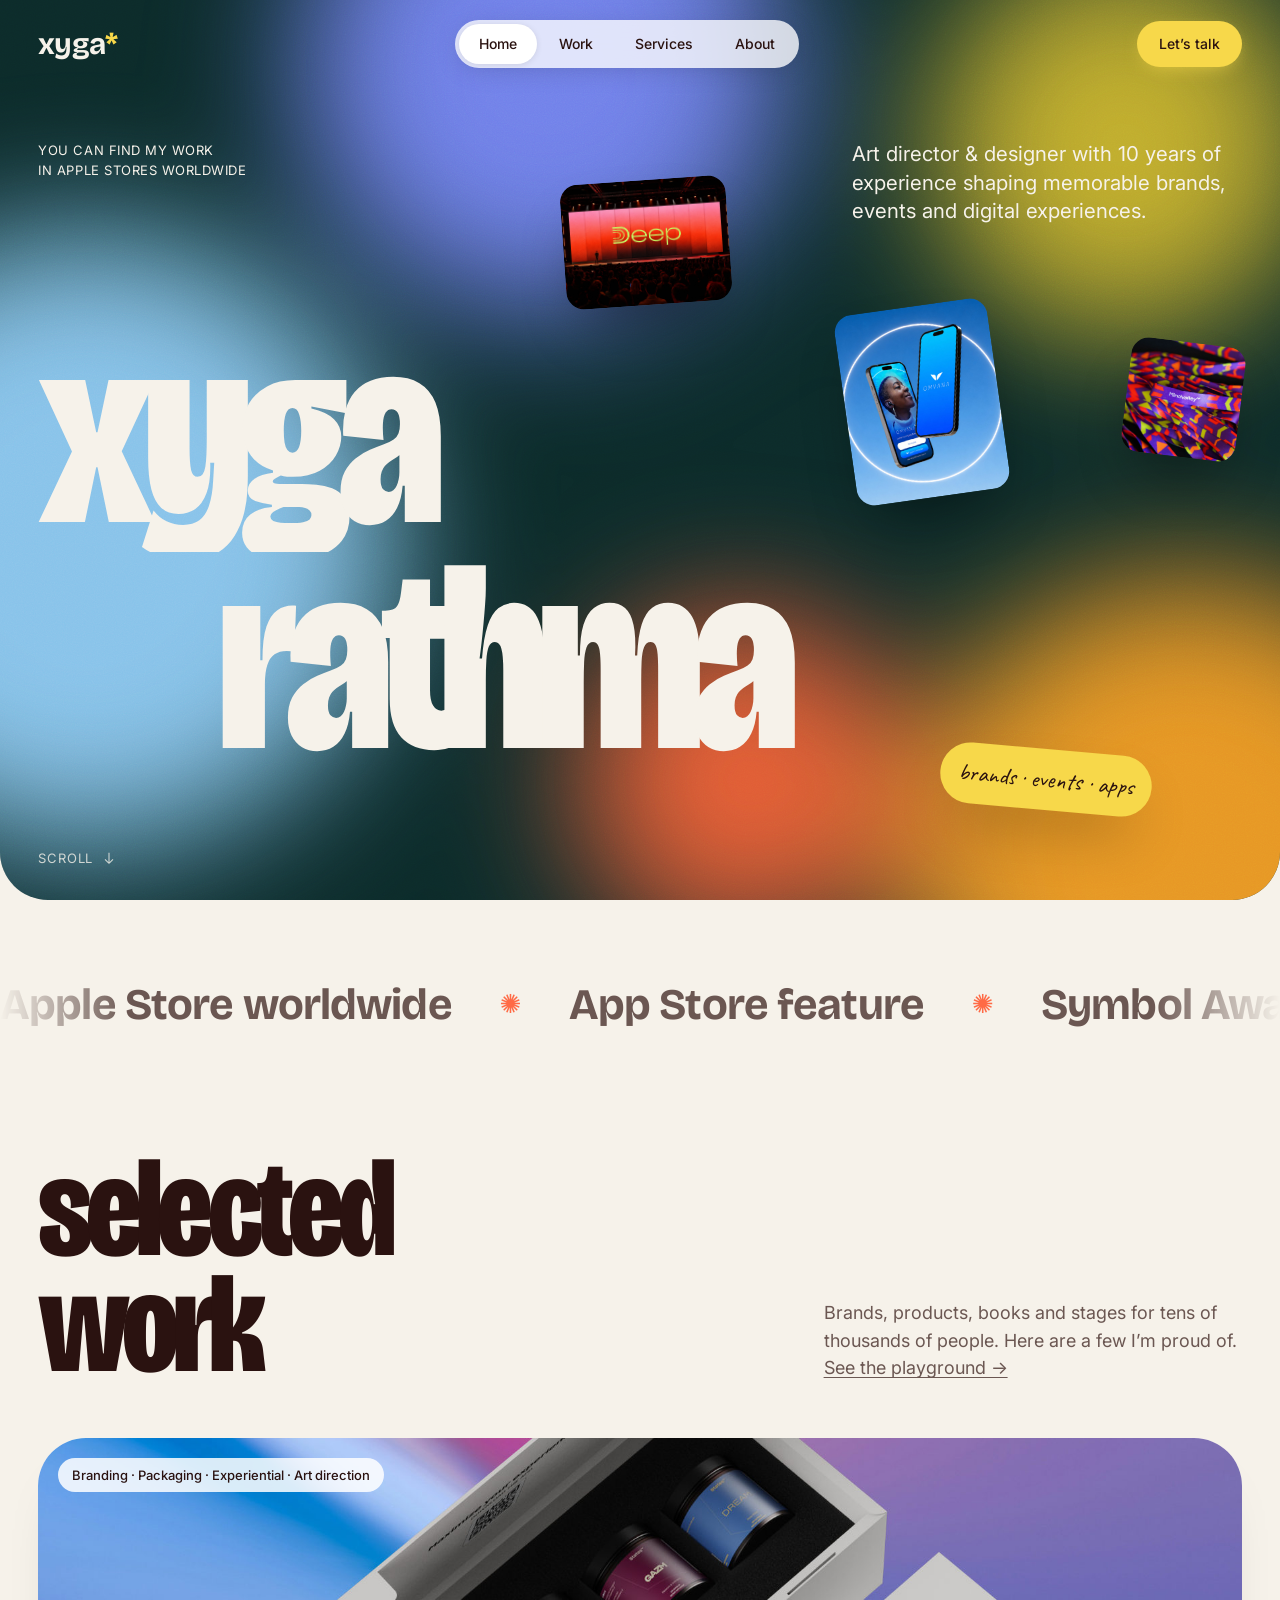
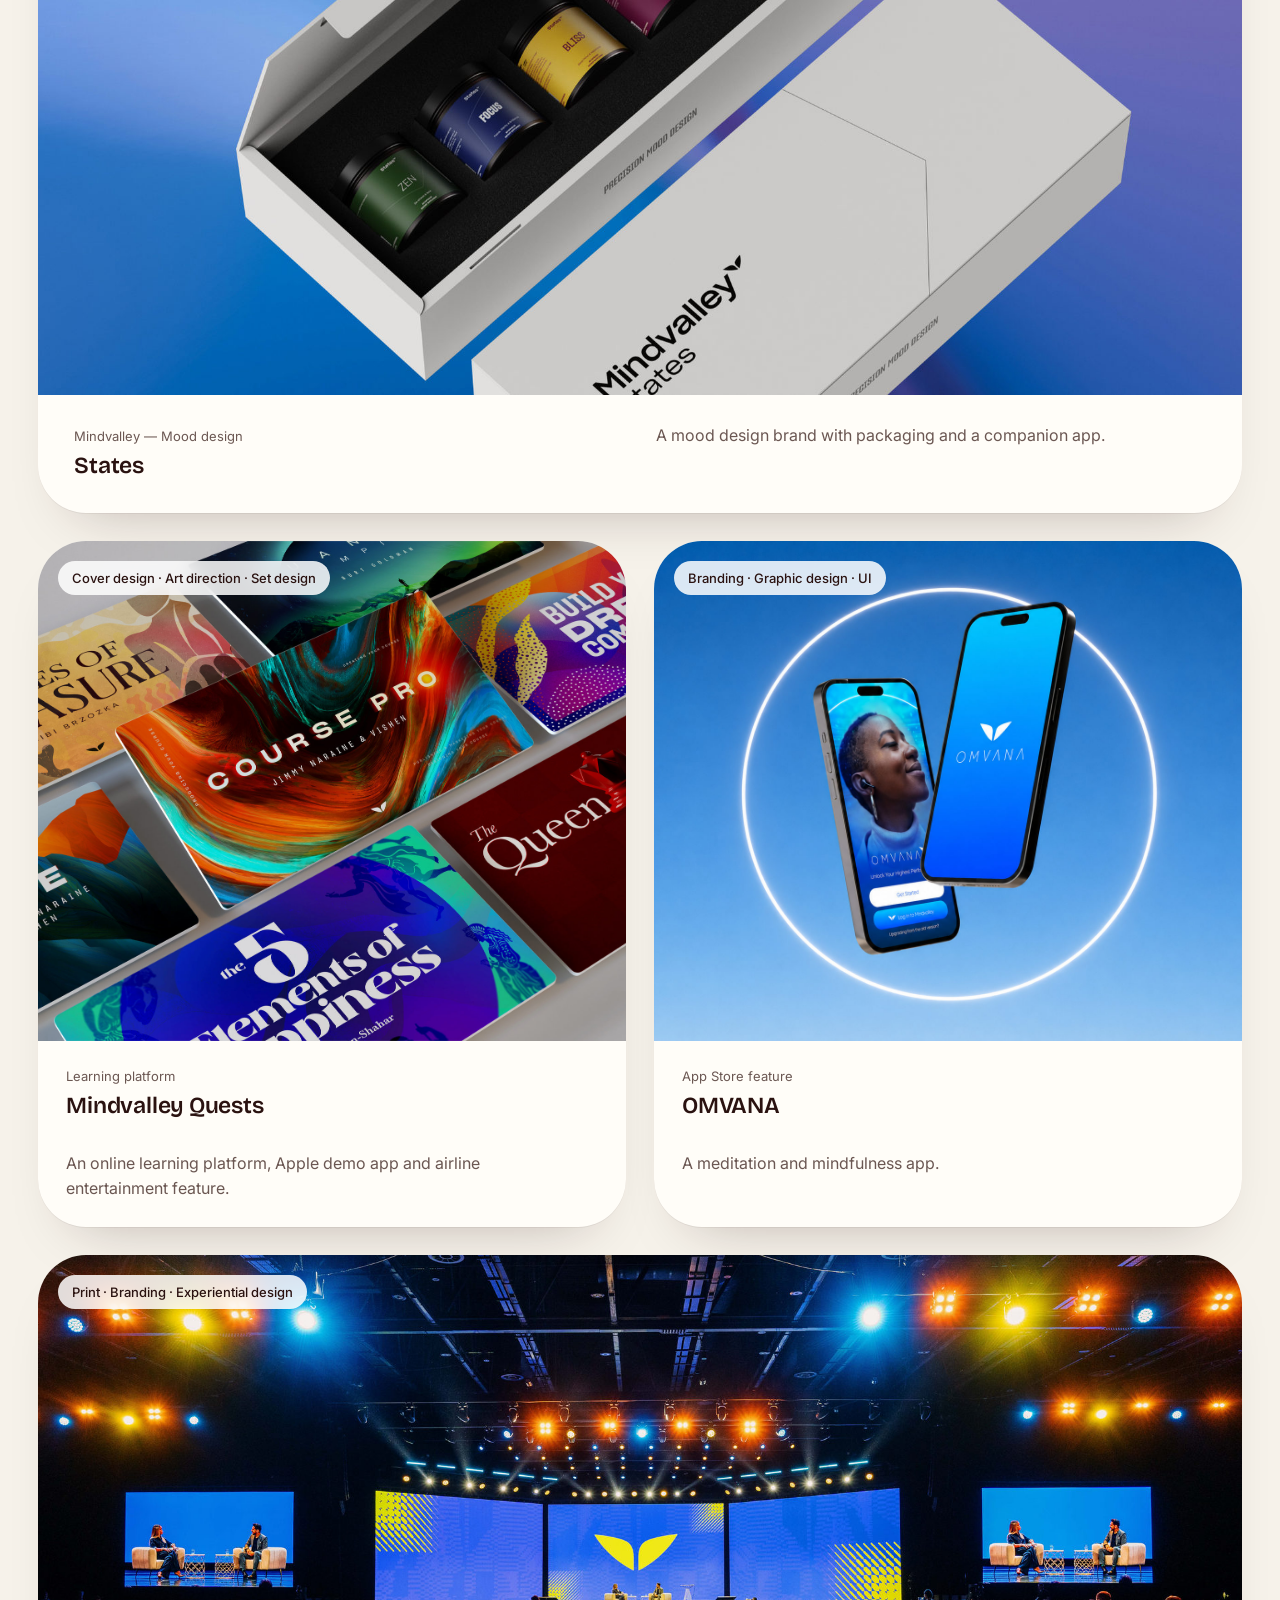
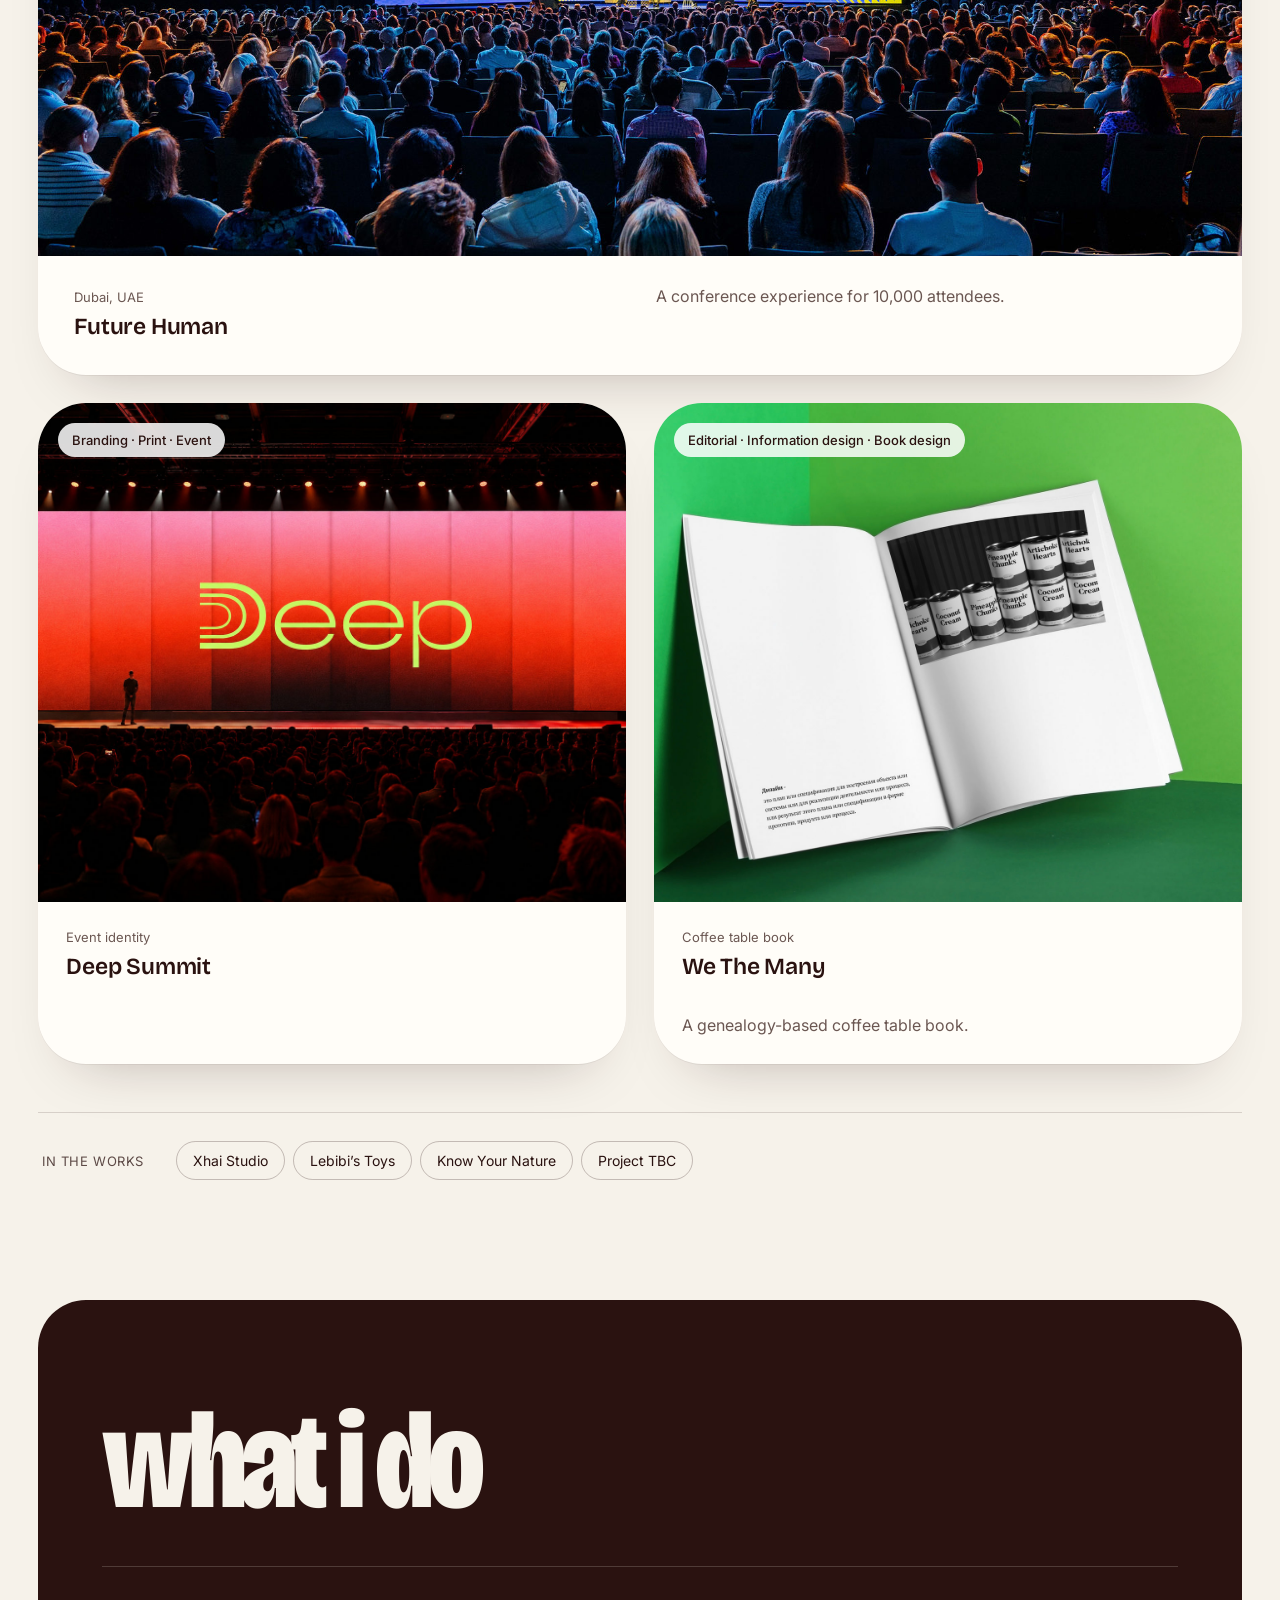
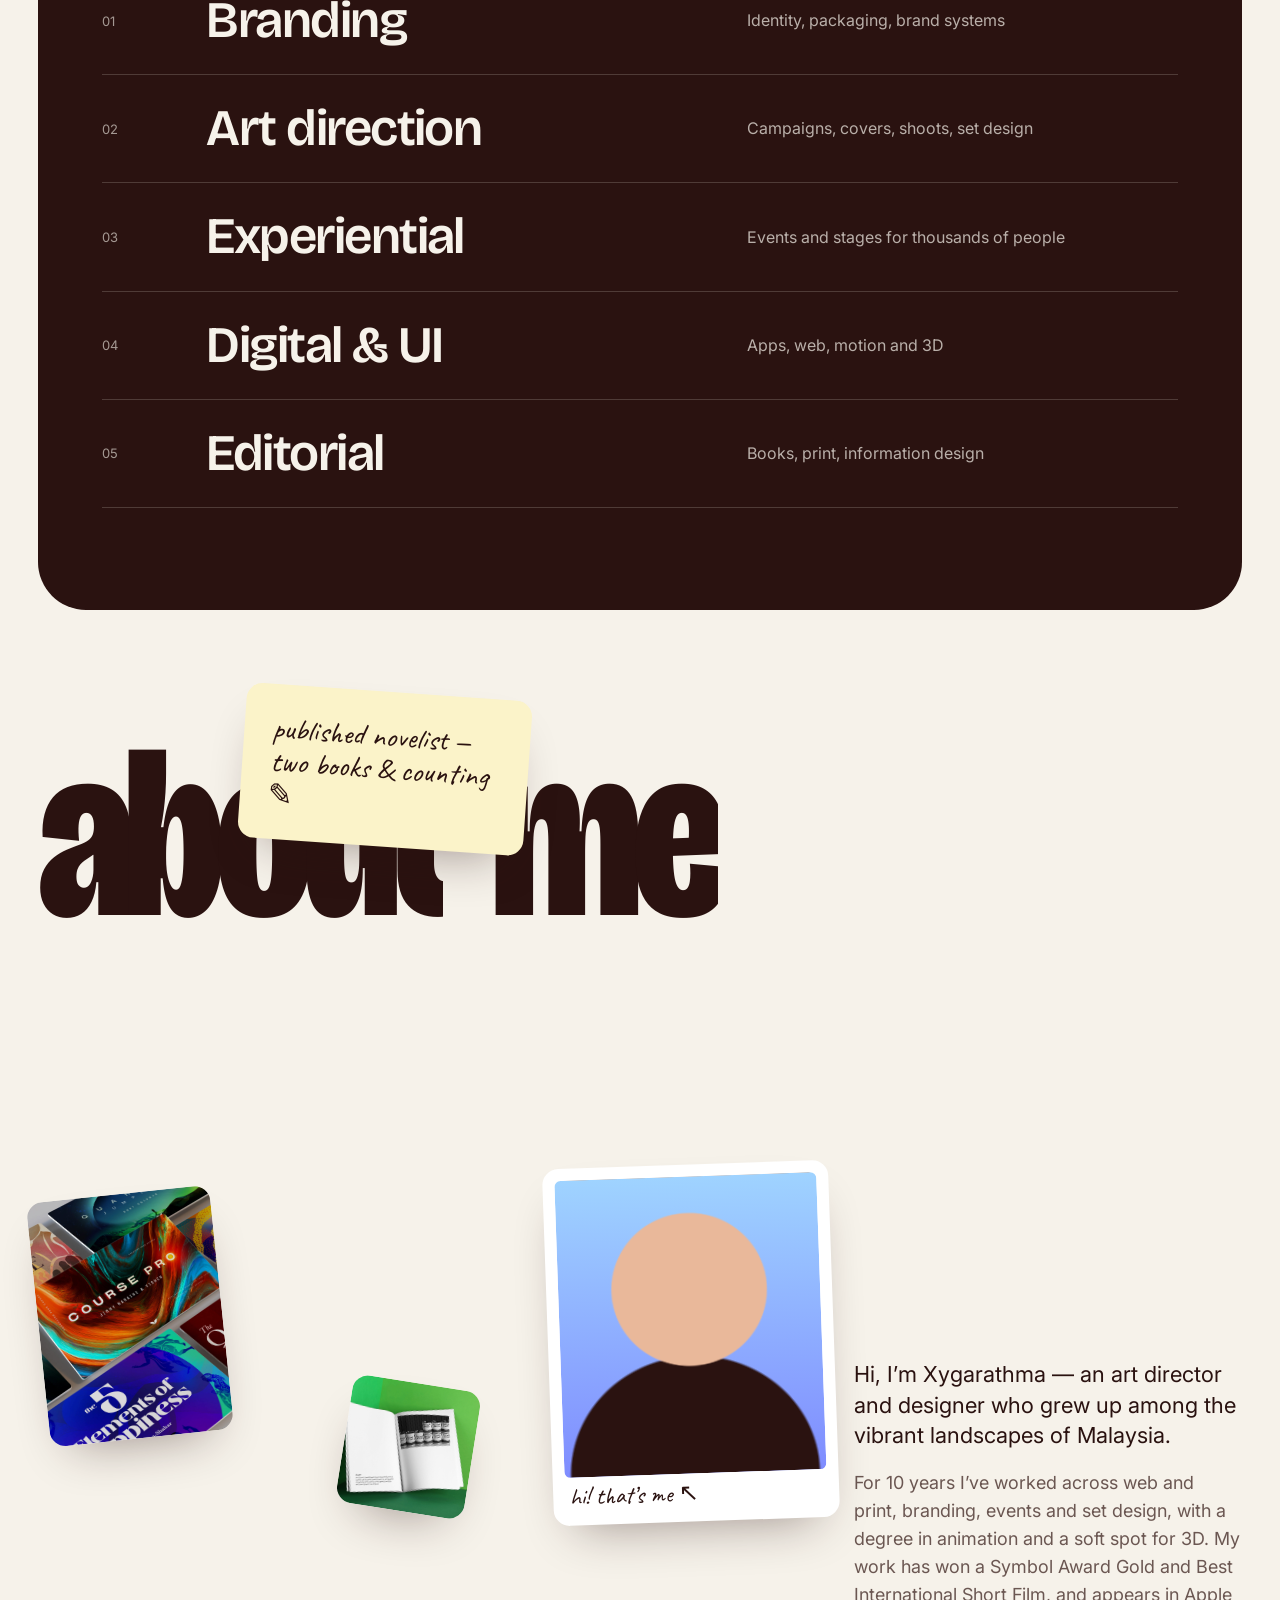
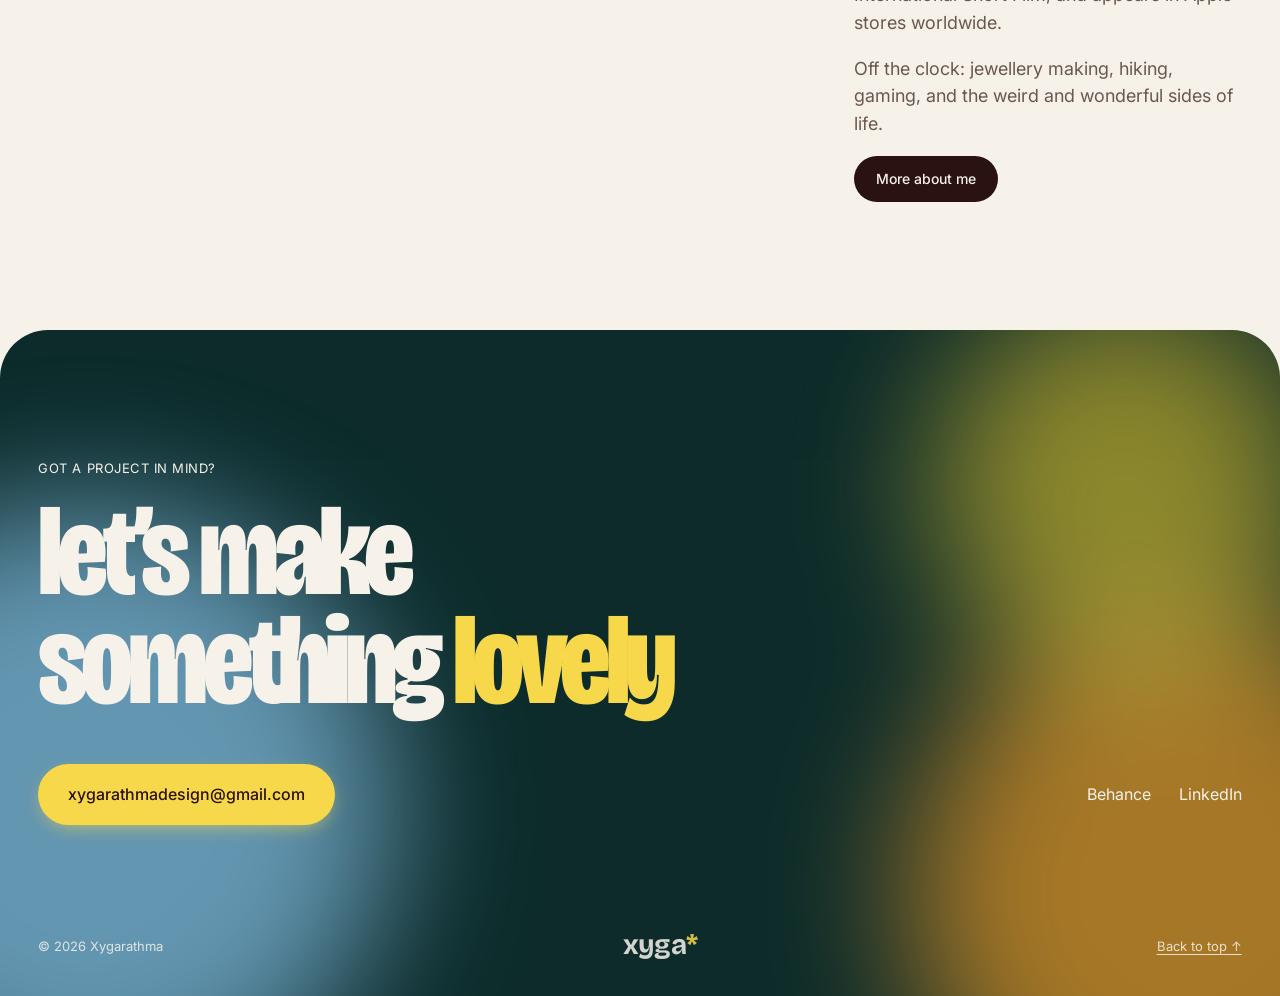
==== xygarathma-home.html @ ed320676 "Add single-file HTML version of the home page Co-Authored-By: Claude Opus 5.5 <noreply@anthropic.com" ====
<!doctype html>
<html lang="en">
<head>
  <meta charset="utf-8" />
  <meta name="viewport" content="width=device-width, initial-scale=1" />
  <title>Xygarathma — Art Director &amp; Designer</title>
  <meta name="description" content="Xygarathma is an art director and designer with 10 years of experience shaping memorable brands, events and digital experiences." />
  <link rel="preconnect" href="https://fonts.googleapis.com" />
  <link rel="preconnect" href="https://fonts.gstatic.com" crossorigin />
  <link href="https://fonts.googleapis.com/css2?family=Bricolage+Grotesque:opsz,wdth,wght@12..96,75..100,300..800&family=Inter:wght@400;500&family=Caveat:wght@600&display=swap" rel="stylesheet" />
  <style>
/* ───────────────────────── Tokens ───────────────────────── */
:root {
  --cream: #f6f2ea;
  --paper: #fffdf8;
  --ink: #2a1210;          /* deep maroon-brown, from Giobi */
  --ink-soft: #6b5752;
  --deep: #0c2b2a;         /* deep teal, from Keto */
  --yellow: #f7d84a;
  --coral: #ff6a45;
  --orange: #ffa53b;
  --peri: #7f8cff;
  --sky: #9fd3ff;
  --sage: #7fbf9a;
  --pink: #ff8fb8;

  --radius-xl: 48px;
  --radius-lg: 32px;
  --ease: cubic-bezier(.22, 1, .36, 1);
  --display: "Bricolage Grotesque", system-ui, sans-serif;
  --body: "Inter", system-ui, sans-serif;
  --gutter: clamp(16px, 3vw, 40px);
}

*, *::before, *::after { box-sizing: border-box; }
html { scroll-behavior: smooth; }
body {
  margin: 0;
  background: var(--cream);
  color: var(--ink);
  font-family: var(--body);
  font-size: 16px;
  line-height: 1.55;
  -webkit-font-smoothing: antialiased;
  overflow-x: hidden;
}
a { color: inherit; text-decoration: none; }
h1, h2, h3, h4, p { margin: 0; }
::selection { background: var(--yellow); color: var(--ink); }

.eyebrow {
  font-size: 13px;
  letter-spacing: .04em;
  text-transform: uppercase;
  opacity: .75;
}
.link { text-decoration: underline; text-underline-offset: 3px; }
.link:hover { text-decoration-thickness: 2px; }

/* ───────────────────────── Buttons ───────────────────────── */
.btn {
  display: inline-flex; align-items: center; gap: .5em;
  padding: 12px 22px;
  border-radius: 999px;
  font-size: 14px; font-weight: 500;
  transition: transform .4s var(--ease), box-shadow .4s var(--ease), background .3s;
  will-change: transform;
}
.btn:hover { transform: translateY(-2px); }
.btn--yellow { background: var(--yellow); color: var(--ink); box-shadow: 0 6px 20px -8px rgba(247, 216, 74, .9); }
.btn--yellow:hover { box-shadow: 0 12px 28px -8px rgba(247, 216, 74, 1); }
.btn--dark { background: var(--ink); color: var(--cream); }
.btn--lg { padding: 18px 30px; font-size: 16px; }

/* ───────────────────────── Nav ───────────────────────── */
.nav {
  position: fixed; inset: 0 0 auto 0; z-index: 50;
  display: flex; align-items: center; justify-content: space-between;
  padding: 20px var(--gutter);
  color: var(--cream);
  transition: color .4s, transform .5s var(--ease);
}
.nav.is-light { color: var(--ink); }
.nav.is-hidden { transform: translateY(-110%); }
.nav__logo {
  font-family: var(--display);
  font-size: 30px; font-weight: 700; letter-spacing: -.03em;
}
.nav__logo span, .wordmark span { color: var(--yellow); display: inline-block; transition: transform .8s var(--ease); }
.nav__logo:hover span { transform: rotate(180deg); }
.nav__pill {
  display: flex; gap: 2px; padding: 4px;
  border-radius: 999px;
  background: rgba(255, 255, 255, .78);
  backdrop-filter: blur(14px); -webkit-backdrop-filter: blur(14px);
  box-shadow: 0 4px 30px -10px rgba(0,0,0,.25);
}
.nav__pill a {
  color: var(--ink);
  padding: 9px 20px; border-radius: 999px;
  font-size: 14px; font-weight: 500;
  transition: background .3s;
}
.nav__pill a:hover { background: rgba(42, 18, 16, .07); }
.nav__pill a.is-active { background: #fff; box-shadow: 0 1px 6px rgba(0,0,0,.1); }

/* ───────────────────────── Hero ───────────────────────── */
.hero {
  position: relative;
  min-height: 100svh;
  padding: 140px var(--gutter) 40px;
  display: flex; flex-direction: column; justify-content: space-between;
  background: var(--deep);
  color: var(--cream);
  border-radius: 0 0 var(--radius-xl) var(--radius-xl);
  overflow: hidden;
  isolation: isolate;
}
.hero__fluid { position: absolute; inset: -10%; z-index: -2; filter: blur(70px) saturate(1.2); }
.blob {
  position: absolute; border-radius: 50%;
  mix-blend-mode: screen; opacity: .9;
  animation: drift 22s ease-in-out infinite alternate;
}
.b1 { width: 48vw; height: 48vw; left: -6%; top: 30%; background: var(--sky); animation-duration: 26s; }
.b2 { width: 38vw; height: 38vw; left: 28%; top: -8%; background: var(--peri); animation-duration: 19s; animation-delay: -6s; }
.b3 { width: 44vw; height: 44vw; right: -4%; bottom: -14%; background: var(--orange); animation-duration: 23s; animation-delay: -3s; }
.b4 { width: 26vw; height: 26vw; left: 46%; bottom: 4%; background: var(--coral); animation-duration: 17s; animation-delay: -9s; }
.b5 { width: 30vw; height: 30vw; right: 6%; top: 4%; background: var(--yellow); opacity: .75; animation-duration: 28s; animation-delay: -12s; }
@keyframes drift {
  0%   { transform: translate(0, 0) scale(1) rotate(0deg); }
  33%  { transform: translate(6vw, -4vw) scale(1.12) rotate(40deg); }
  66%  { transform: translate(-4vw, 5vw) scale(.92) rotate(-20deg); }
  100% { transform: translate(3vw, 2vw) scale(1.05) rotate(10deg); }
}
/* soft film grain */
.hero__grain {
  position: absolute; inset: 0; z-index: -1; opacity: .18; pointer-events: none;
  background-image: url("data:image/svg+xml;utf8,<svg xmlns='http://www.w3.org/2000/svg' width='200' height='200'><filter id='n'><feTurbulence type='fractalNoise' baseFrequency='.9' numOctaves='2' stitchTiles='stitch'/></filter><rect width='100%' height='100%' filter='url(%23n)' opacity='.6'/></svg>");
  mix-blend-mode: overlay;
}
.hero__top {
  display: grid; grid-template-columns: 1fr 1fr; gap: 40px; align-items: start;
}
.hero__intro {
  font-size: clamp(18px, 1.6vw, 24px); line-height: 1.4;
  max-width: 30ch; justify-self: end;
}
.hero__name {
  font-family: var(--display);
  font-weight: 800;
  font-variation-settings: "wdth" 75, "opsz" 96;
  font-size: clamp(88px, 21vw, 360px);
  line-height: .8;
  letter-spacing: -.045em;
  text-transform: lowercase;
  margin-top: 6vh;
}
.hero__name .line { display: block; overflow: hidden; padding-bottom: .04em; }
.hero__name .line:nth-child(2) { padding-left: 14vw; }
.word { display: inline-block; }
.say {
  margin: 14px 0 0 calc(14vw + 8px);
  font-family: var(--body); font-weight: 400; font-size: 14px; letter-spacing: .08em;
  text-transform: uppercase; opacity: .75;
}
.char {
  display: inline-block;
  transform: translateY(105%) rotate(6deg);
  transition: transform 1.1s var(--ease);
  transition-delay: calc(var(--i) * 45ms + var(--base, 0ms));
}
.is-in .char, .char.is-in { transform: none; }
.hero__name .char:hover { color: var(--yellow); transition: color .2s, transform 1.1s var(--ease); }

.hero__scroll {
  position: absolute; left: var(--gutter); bottom: 32px;
  display: inline-flex; align-items: center; gap: 8px;
  font-size: 13px; text-transform: uppercase; letter-spacing: .06em; opacity: .8;
}
.hero__scroll svg { animation: bob 2s ease-in-out infinite; }
@keyframes bob { 50% { transform: translateY(4px); } }

/* stickers */
.stickers { position: absolute; inset: 0; pointer-events: none; z-index: 1; }
.sticker {
  position: absolute;
  border-radius: 18px; overflow: hidden;
  box-shadow: 0 30px 60px -20px rgba(0,0,0,.45);
  opacity: 0; transition: opacity 1s var(--ease) 1s;
}
.is-loaded .sticker { opacity: 1; }
.sticker > img { width: 100%; height: 100%; object-fit: cover; display: block; }
.s1 { width: clamp(110px, 12vw, 190px); aspect-ratio: 4/5; right: 22%; top: 34%; --r: -8deg; }
.s2 { width: clamp(90px, 9vw, 140px); aspect-ratio: 1; right: 3%; top: 38%; --r: 7deg; }
.s3 { width: clamp(120px, 13vw, 210px); aspect-ratio: 4/3; left: 44%; top: 20%; --r: -4deg; }
.note {
  right: 10%; bottom: 10%;
  background: var(--yellow); color: var(--ink);
  padding: 12px 18px; border-radius: 999px;
  font-family: "Caveat", cursive; font-size: 24px;
  --r: 5deg;
}
.sticker { transform: translate(var(--x, 0), var(--y, 0)) rotate(var(--r)); transition: opacity 1s var(--ease) 1s, transform 1.2s var(--ease); }

/* ───────────────────────── Placeholder art (swap for real images) ───────────────────────── */
.art { position: relative; background-size: cover; background-position: center; }
.art--portrait { background:
  radial-gradient(ellipse 30% 26% at 50% 38%, #e9b89a 0 98%, transparent),
  radial-gradient(ellipse 48% 40% at 50% 100%, var(--ink) 0 98%, transparent),
  linear-gradient(180deg, var(--sky), var(--peri)); }


/* ───────────────────────── Clients marquee ───────────────────────── */
.clients { padding: 72px 0; }
.marquee { overflow: hidden; mask-image: linear-gradient(90deg, transparent, #000 10%, #000 90%, transparent); }
.marquee__track {
  display: flex; align-items: center; gap: 48px; width: max-content;
  animation: marquee 40s linear infinite;
  font-family: var(--display); font-weight: 700;
  font-size: clamp(28px, 3.4vw, 48px); letter-spacing: -.02em;
  color: var(--ink-soft);
}
.marquee__track i { font-style: normal; color: var(--coral); font-size: .6em; }
.marquee:hover .marquee__track { animation-play-state: paused; }
@keyframes marquee { to { transform: translateX(-50%); } }

/* ───────────────────────── Section heads ───────────────────────── */
.display {
  font-family: var(--display);
  font-weight: 800;
  font-variation-settings: "wdth" 75, "opsz" 96;
  font-size: clamp(64px, 11vw, 180px);
  line-height: .82; letter-spacing: -.04em;
  text-transform: lowercase;
}
.section-head {
  display: grid; grid-template-columns: 1.3fr 1fr; gap: 40px; align-items: end;
  margin-bottom: 56px;
}
.section-head p { max-width: 38ch; font-size: 18px; color: var(--ink-soft); justify-self: end; }

/* ───────────────────────── Work ───────────────────────── */
.work { padding: 40px var(--gutter) 120px; max-width: 1440px; margin: 0 auto; }
.project {
  background: var(--paper);
  border-radius: var(--radius-xl);
  overflow: hidden;
  box-shadow: 0 1px 0 rgba(42,18,16,.06), 0 30px 60px -40px rgba(42,18,16,.35);
  margin-bottom: 28px;
}
.project__media {
  display: block; position: relative; overflow: hidden;
  aspect-ratio: 16 / 8.5;
}
.project__media > img {
  position: absolute; inset: 0; width: 100%; height: 100%;
  object-fit: cover;
  transition: transform 1.4s var(--ease);
}
.project:hover .project__media > img { transform: scale(1.05); }
.project__media--hero { aspect-ratio: 16 / 7.4; }
.project__media--wide { aspect-ratio: 16 / 8; }
.project__tag {
  position: absolute; top: 20px; left: 20px; z-index: 2;
  background: rgba(255,255,255,.85); backdrop-filter: blur(8px);
  padding: 7px 14px; border-radius: 999px; font-size: 13px; font-weight: 500;
}
.project__info {
  display: grid; grid-template-columns: 1fr 1fr; gap: 32px;
  padding: 28px 36px 34px;
}
.project__info h4 {
  font-family: var(--display); font-weight: 600;
  font-size: clamp(20px, 1.8vw, 26px); line-height: 1.2; letter-spacing: -.01em;
  margin-top: 4px;
}
.project__info p { color: var(--ink-soft); max-width: 46ch; }
.meta { font-size: 13px; color: var(--ink-soft); }
.project-grid { display: grid; grid-template-columns: 1fr 1fr; gap: 28px; }
.project--sm .project__media { aspect-ratio: 4 / 3.4; }
.project--sm .project__info { grid-template-columns: 1fr; padding: 22px 28px 26px; }

/* in the works */
.soon {
  display: flex; flex-wrap: wrap; align-items: baseline; gap: 12px 32px;
  padding: 28px 4px 0; border-top: 1px solid rgba(42,18,16,.15); margin-top: 20px;
}
.soon ul { display: flex; flex-wrap: wrap; gap: 8px; list-style: none; margin: 0; padding: 0; }
.soon a {
  display: inline-block; padding: 8px 16px; border-radius: 999px;
  border: 1px solid rgba(42,18,16,.25); font-size: 14px;
  transition: background .3s, border-color .3s, transform .4s var(--ease);
}
.soon a:hover { background: var(--yellow); border-color: var(--yellow); transform: translateY(-2px); }

/* ───────────────────────── Services ───────────────────────── */
.services {
  background: var(--ink); color: var(--cream);
  border-radius: var(--radius-xl);
  margin: 0 var(--gutter);
  padding: clamp(56px, 8vw, 120px) clamp(24px, 5vw, 80px);
}
.display--light { color: var(--cream); margin-bottom: 48px; }
.services__list { list-style: none; margin: 0; padding: 0; }
.services__list li {
  position: relative;
  display: grid; grid-template-columns: 80px 1.2fr 1fr; align-items: center; gap: 24px;
  padding: 28px 0;
  border-top: 1px solid rgba(246,242,234,.18);
  cursor: default;
}
.services__list li:last-child { border-bottom: 1px solid rgba(246,242,234,.18); }
.services__list .n { font-size: 13px; opacity: .6; }
.services__list .t {
  font-family: var(--display); font-weight: 600;
  font-size: clamp(28px, 4vw, 56px); letter-spacing: -.03em; line-height: 1;
  transition: transform .6s var(--ease), color .3s;
}
.services__list .d { opacity: .7; transition: opacity .3s; }
.services__list li:hover .t { transform: translateX(16px); color: var(--yellow); }
.services__list li:hover .d { opacity: 1; }
.chip {
  position: absolute; right: 0; top: 50%;
  width: 64px; height: 64px; border-radius: 50%;
  transform: translateY(-50%) scale(0) rotate(-90deg);
  transition: transform .6s var(--ease);
}
.services__list li:hover .chip { transform: translateY(-50%) scale(1) rotate(0); }
.c1 { background: conic-gradient(var(--yellow), var(--coral), var(--yellow)); }
.c2 { background: conic-gradient(var(--peri), var(--sky), var(--peri)); }
.c3 { background: conic-gradient(var(--pink), var(--orange), var(--pink)); }
.c4 { background: conic-gradient(var(--sage), var(--yellow), var(--sage)); }

/* ───────────────────────── About ───────────────────────── */
.about { padding: clamp(80px, 10vw, 160px) var(--gutter); max-width: 1440px; margin: 0 auto; }
.about__title {
  font-family: var(--display); font-weight: 800;
  font-variation-settings: "wdth" 75, "opsz" 96;
  font-size: clamp(88px, 19vw, 320px);
  line-height: .8; letter-spacing: -.045em; text-transform: lowercase;
  display: flex; flex-wrap: wrap; gap: 0 .2em;
}
.about__title .line { display: block; overflow: hidden; padding-bottom: .04em; }
.about__board {
  position: relative;
  display: grid; grid-template-columns: repeat(12, 1fr); gap: 20px;
  margin-top: -4vw;
  min-height: 520px;
}
.pin {
  position: relative; border-radius: 16px; overflow: hidden;
  box-shadow: 0 24px 50px -24px rgba(42,18,16,.45);
  transform: rotate(var(--r));
  transition: transform .8s var(--ease);
}
.pin:hover { transform: rotate(0deg) scale(1.04); z-index: 3; }
.pin > .art, .pin > img { width: 100%; height: 100%; object-fit: cover; display: block; }
.p1 { grid-column: 1 / 3; aspect-ratio: 3/4; align-self: start; margin-top: 120px; --r: -6deg; }
.p2 {
  grid-column: 3 / 6; align-self: start; margin-top: 40px; --r: 4deg;
  background: #fbf3c9; padding: 28px;
  font-family: "Caveat", cursive; font-size: 30px; line-height: 1.1; color: var(--ink);
}
.p3 { grid-column: 6 / 9; aspect-ratio: 4/5; align-self: start; margin-top: 90px; --r: -2deg; background: #fff; padding: 12px 12px 48px; overflow: visible; }
.p3 .art { border-radius: 6px; }
.hand {
  position: absolute; bottom: 10px; left: 16px;
  font-family: "Caveat", cursive; font-size: 24px;
}
.p4 { grid-column: 4 / 6; aspect-ratio: 1; align-self: end; --r: 9deg; width: 70%; margin-bottom: 20px; }
.about__text {
  grid-column: 9 / 13; align-self: center;
  font-size: 18px; color: var(--ink-soft);
  display: grid; gap: 18px; justify-items: start;
}
.about__text p:first-child { color: var(--ink); font-size: 22px; line-height: 1.4; }

/* ───────────────────────── Contact ───────────────────────── */
.contact {
  position: relative; isolation: isolate; overflow: hidden;
  background: var(--deep); color: var(--cream);
  border-radius: var(--radius-xl) var(--radius-xl) 0 0;
  padding: clamp(80px, 10vw, 140px) var(--gutter) 28px;
}
.hero__fluid--footer { opacity: .7; }
.contact__inner { max-width: 1440px; margin: 0 auto; }
.contact__big {
  display: block; margin: 20px 0 48px;
  font-family: var(--display); font-weight: 800;
  font-variation-settings: "wdth" 75, "opsz" 96;
  font-size: clamp(56px, 10vw, 170px);
  line-height: .85; letter-spacing: -.04em; text-transform: lowercase;
  transition: color .4s;
}
.contact__big em { font-style: normal; color: var(--yellow); }
.contact__big:hover { color: #fff; }
.contact__row { display: flex; flex-wrap: wrap; justify-content: space-between; align-items: center; gap: 24px; }
.socials { display: flex; gap: 28px; }
.socials a { position: relative; }
.socials a::after {
  content: ""; position: absolute; left: 0; right: 0; bottom: -3px; height: 1px; background: currentColor;
  transform: scaleX(0); transform-origin: right; transition: transform .5s var(--ease);
}
.socials a:hover::after { transform: scaleX(1); transform-origin: left; }
.contact__foot {
  max-width: 1440px; margin: 100px auto 0;
  display: flex; justify-content: space-between; align-items: center;
  font-size: 13px; opacity: .85;
}
.wordmark { font-family: var(--display); font-weight: 700; font-size: 28px; letter-spacing: -.03em; }

/* ───────────────────────── Scroll reveal ───────────────────────── */
.reveal {
  opacity: 0; transform: translateY(40px);
  transition: opacity 1s var(--ease), transform 1.2s var(--ease);
  transition-delay: var(--d, 0s);
}
.reveal.is-in { opacity: 1; transform: none; }

/* ───────────────────────── Custom cursor ───────────────────────── */
.cursor {
  position: fixed; left: 0; top: 0; z-index: 100; pointer-events: none;
  width: 92px; height: 92px; margin: -46px 0 0 -46px;
  border-radius: 50%; background: var(--yellow); color: var(--ink);
  display: grid; place-items: center; font-size: 14px; font-weight: 500;
  transform: translate(var(--cx, -200px), var(--cy, -200px)) scale(0);
  transition: transform .45s var(--ease);
}
.cursor.is-on { transform: translate(var(--cx), var(--cy)) scale(1); }
@media (hover: none) { .cursor { display: none; } }

/* ───────────────────────── Responsive ───────────────────────── */
@media (max-width: 900px) {
  .nav__pill { display: none; }
  .hero__top, .section-head, .project__info { grid-template-columns: 1fr; }
  .hero__intro, .section-head p { justify-self: start; }
  .hero__name .line:nth-child(2) { padding-left: 0; }
  .say { margin: 10px 0 0; font-size: 12px; }
  .blob { width: 90vw !important; height: 90vw !important; }
  .s1 { right: 6%; top: 44%; width: 92px; } .s2, .s3, .hero__scroll { display: none; }
  .note { display: none; }
  .project-grid { grid-template-columns: 1fr; gap: 0; }
  .project__info { padding: 22px 24px 28px; gap: 12px; }
  .services__list li { grid-template-columns: 40px 1fr; }
  .services__list .d { grid-column: 2; }
  .chip { display: none; }
  .about__board { grid-template-columns: repeat(6, 1fr); margin-top: 24px; }
  .p1 { grid-column: 1 / 3; margin-top: 0; }
  .p2 { grid-column: 3 / 7; margin-top: 10px; font-size: 24px; }
  .p3 { grid-column: 2 / 6; margin-top: 10px; }
  .p4 { display: none; }
  .project__media--hero, .project__media--wide { aspect-ratio: 4 / 3; }
  .about__text { grid-column: 1 / -1; margin-top: 24px; }
  .contact__foot { flex-direction: column; gap: 12px; }
  :root { --radius-xl: 32px; }
}

@media (prefers-reduced-motion: reduce) {
  *, *::before, *::after { animation: none !important; transition: none !important; }
  .reveal, .char, .sticker { opacity: 1; transform: none; }
  html { scroll-behavior: auto; }
}

</style>
</head>
<body>
  <div class="cursor" aria-hidden="true"><span>View</span></div>

  <!-- ───────────── NAV ───────────── -->
  <header class="nav">
    <a href="#" class="nav__logo">xyga<span>*</span></a>
    <nav class="nav__pill" aria-label="Primary">
      <a href="#" class="is-active">Home</a>
      <a href="#work">Work</a>
      <a href="#services">Services</a>
      <a href="#about">About</a>
    </nav>
    <a href="#contact" class="btn btn--yellow">Let’s talk</a>
  </header>

  <main>
    <!-- ───────────── HERO ───────────── -->
    <section class="hero">
      <div class="hero__fluid" aria-hidden="true">
        <span class="blob b1"></span>
        <span class="blob b2"></span>
        <span class="blob b3"></span>
        <span class="blob b4"></span>
        <span class="blob b5"></span>
      </div>
      <div class="hero__grain" aria-hidden="true"></div>

      <div class="hero__top">
        <p class="eyebrow reveal">You can find my work<br/>in Apple stores worldwide</p>
        <p class="hero__intro reveal" style="--d:.15s">
          Art director &amp; designer with 10 years of experience shaping
          memorable brands, events and digital experiences.
        </p>
      </div>

      <h1 class="hero__name" aria-label="Xygarathma">
        <span class="line"><span class="word" data-split>Xyga</span></span>
        <span class="line"><span class="word" data-split>Rathma</span></span>
      </h1>
      <p class="say reveal" style="--d:.6s">[zai-ga-rath-ma]</p>

      <!-- floating stickers, Giobi-style collage -->
      <div class="stickers" aria-hidden="true">
        <div class="sticker s1" data-depth="18"><img src="[data-uri]" alt="" /></div>
        <div class="sticker s2" data-depth="-24"><img src="[data-uri]" alt="" /></div>
        <div class="sticker s3" data-depth="30"><img src="[data-uri]" alt="" /></div>
        <div class="sticker s4 note" data-depth="-14">brands · events · apps</div>
      </div>

      <a href="#work" class="hero__scroll">
        <span>Scroll</span>
        <svg viewBox="0 0 24 24" width="16" height="16"><path d="M12 4v16m0 0-6-6m6 6 6-6" fill="none" stroke="currentColor" stroke-width="1.6"/></svg>
      </a>
    </section>

    <!-- ───────────── CLIENTS MARQUEE ───────────── -->
    <section class="clients" aria-label="Recognition">
      <div class="marquee">
        <div class="marquee__track">
          <span>Apple Store worldwide</span><i>✺</i><span>App Store feature</span><i>✺</i><span>Symbol Awards — Gold</span><i>✺</i><span>Best International Short Film</span><i>✺</i><span>11 Young Malaysians to Watch</span><i>✺</i>
          <span>Apple Store worldwide</span><i>✺</i><span>App Store feature</span><i>✺</i><span>Symbol Awards — Gold</span><i>✺</i><span>Best International Short Film</span><i>✺</i><span>11 Young Malaysians to Watch</span><i>✺</i>
        </div>
      </div>
    </section>

    <!-- ───────────── WORK ───────────── -->
    <section class="work" id="work">
      <div class="section-head">
        <h2 class="display reveal">Selected<br/>work</h2>
        <p class="reveal" style="--d:.1s">Brands, products, books and stages for tens of thousands of people. Here are a few I’m proud of. <a href="https://www.xygarathma.com/playground" class="link">See the playground →</a></p>
      </div>

      <article class="project reveal" data-cursor>
        <a href="https://www.xygarathma.com/states" class="project__media project__media--hero">
          <img src="[data-uri]" alt="States mood design kit: a box of colourful bottles" />
          <span class="project__tag">Branding · Packaging · Experiential · Art direction</span>
        </a>
        <div class="project__info">
          <div>
            <span class="meta">Mindvalley — Mood design</span>
            <h4>States</h4>
          </div>
          <p>A mood design brand with packaging and a companion app.</p>
        </div>
      </article>

      <div class="project-grid">
        <article class="project project--sm reveal" data-cursor>
          <a href="https://www.xygarathma.com/quests" class="project__media">
            <img src="[data-uri]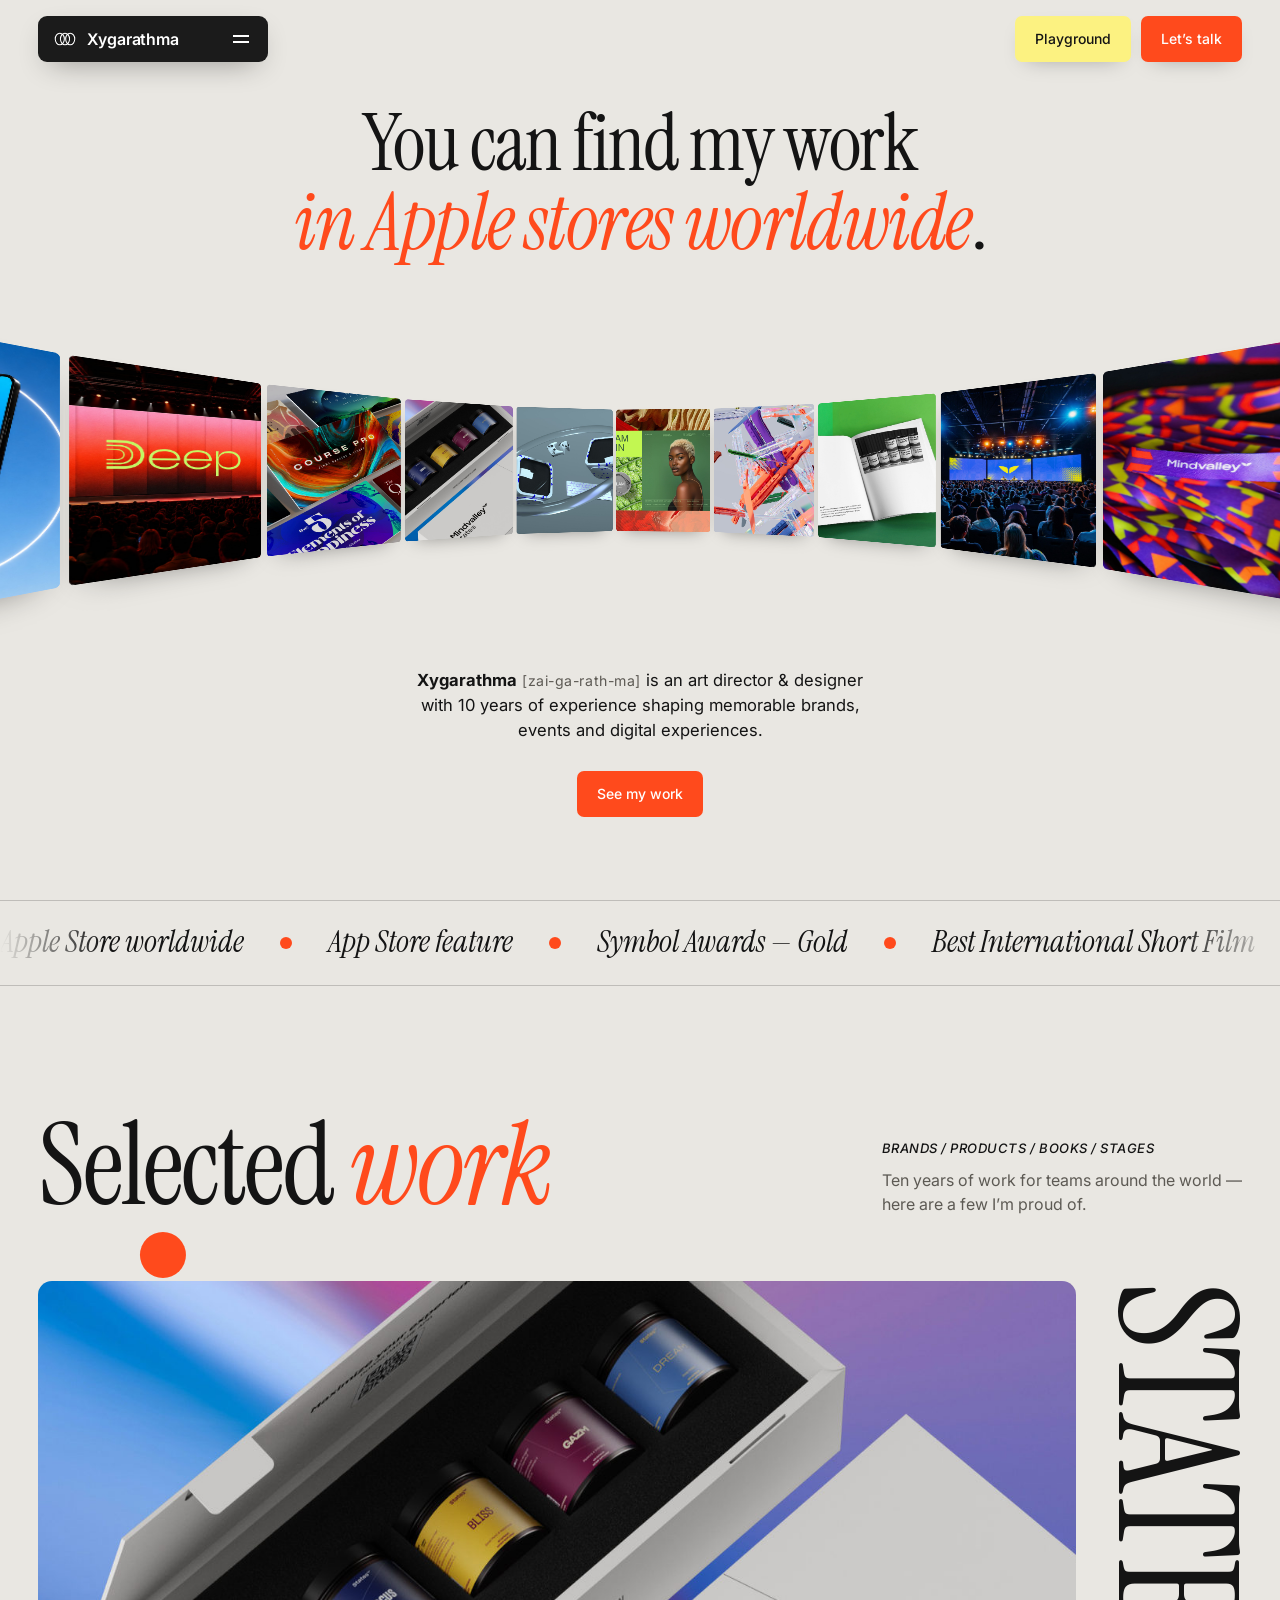
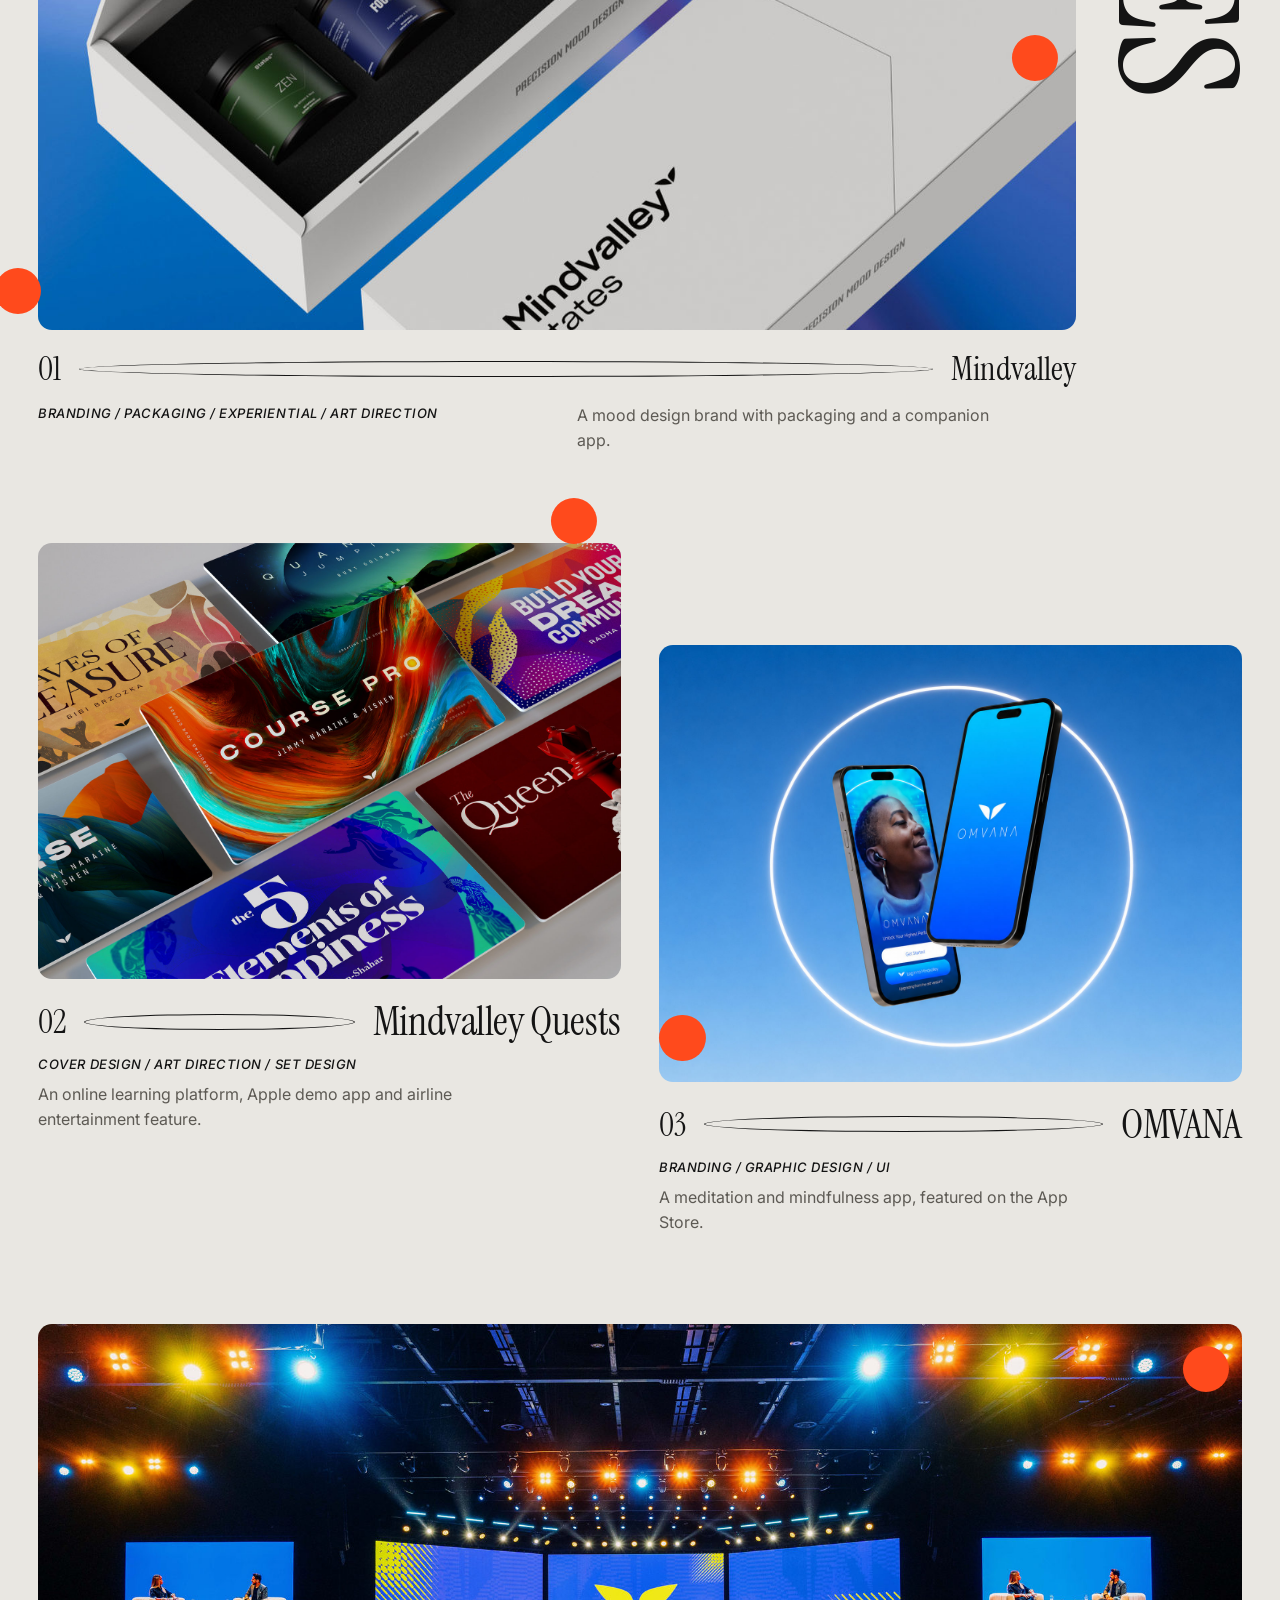
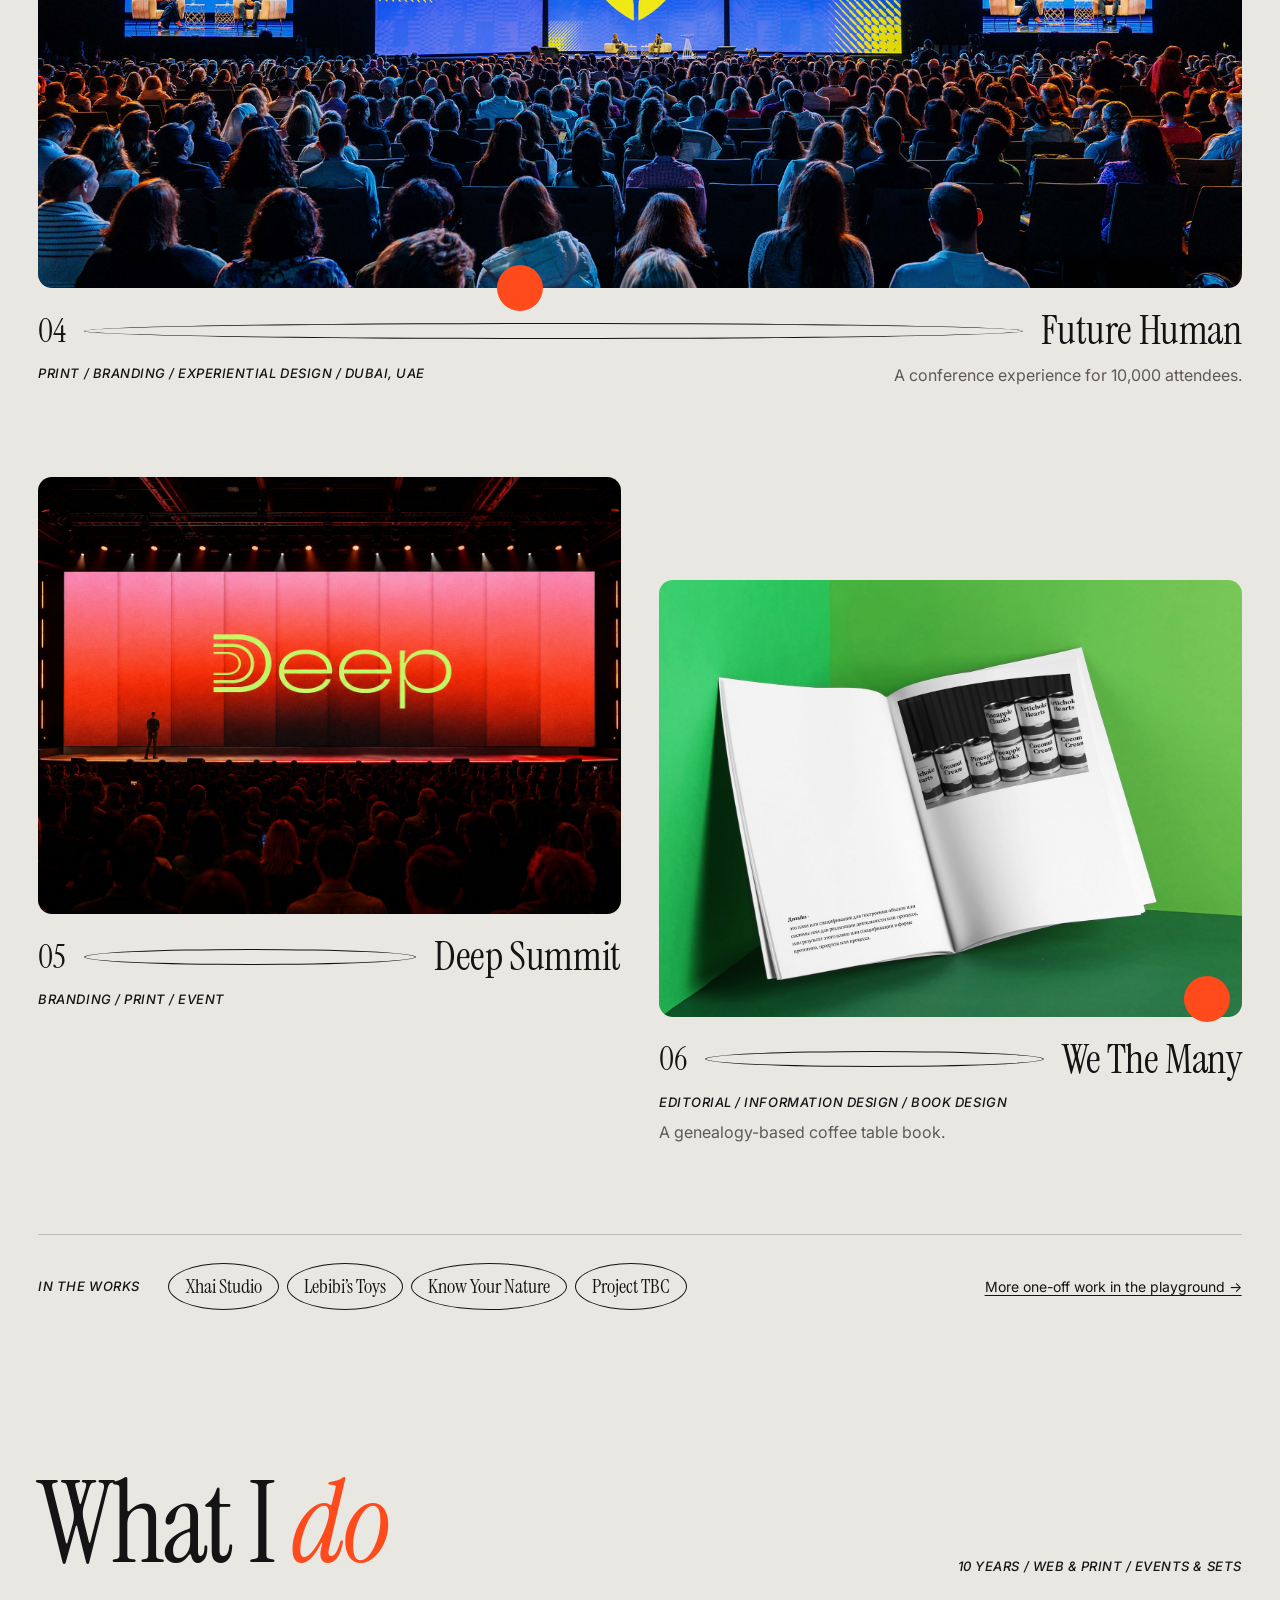
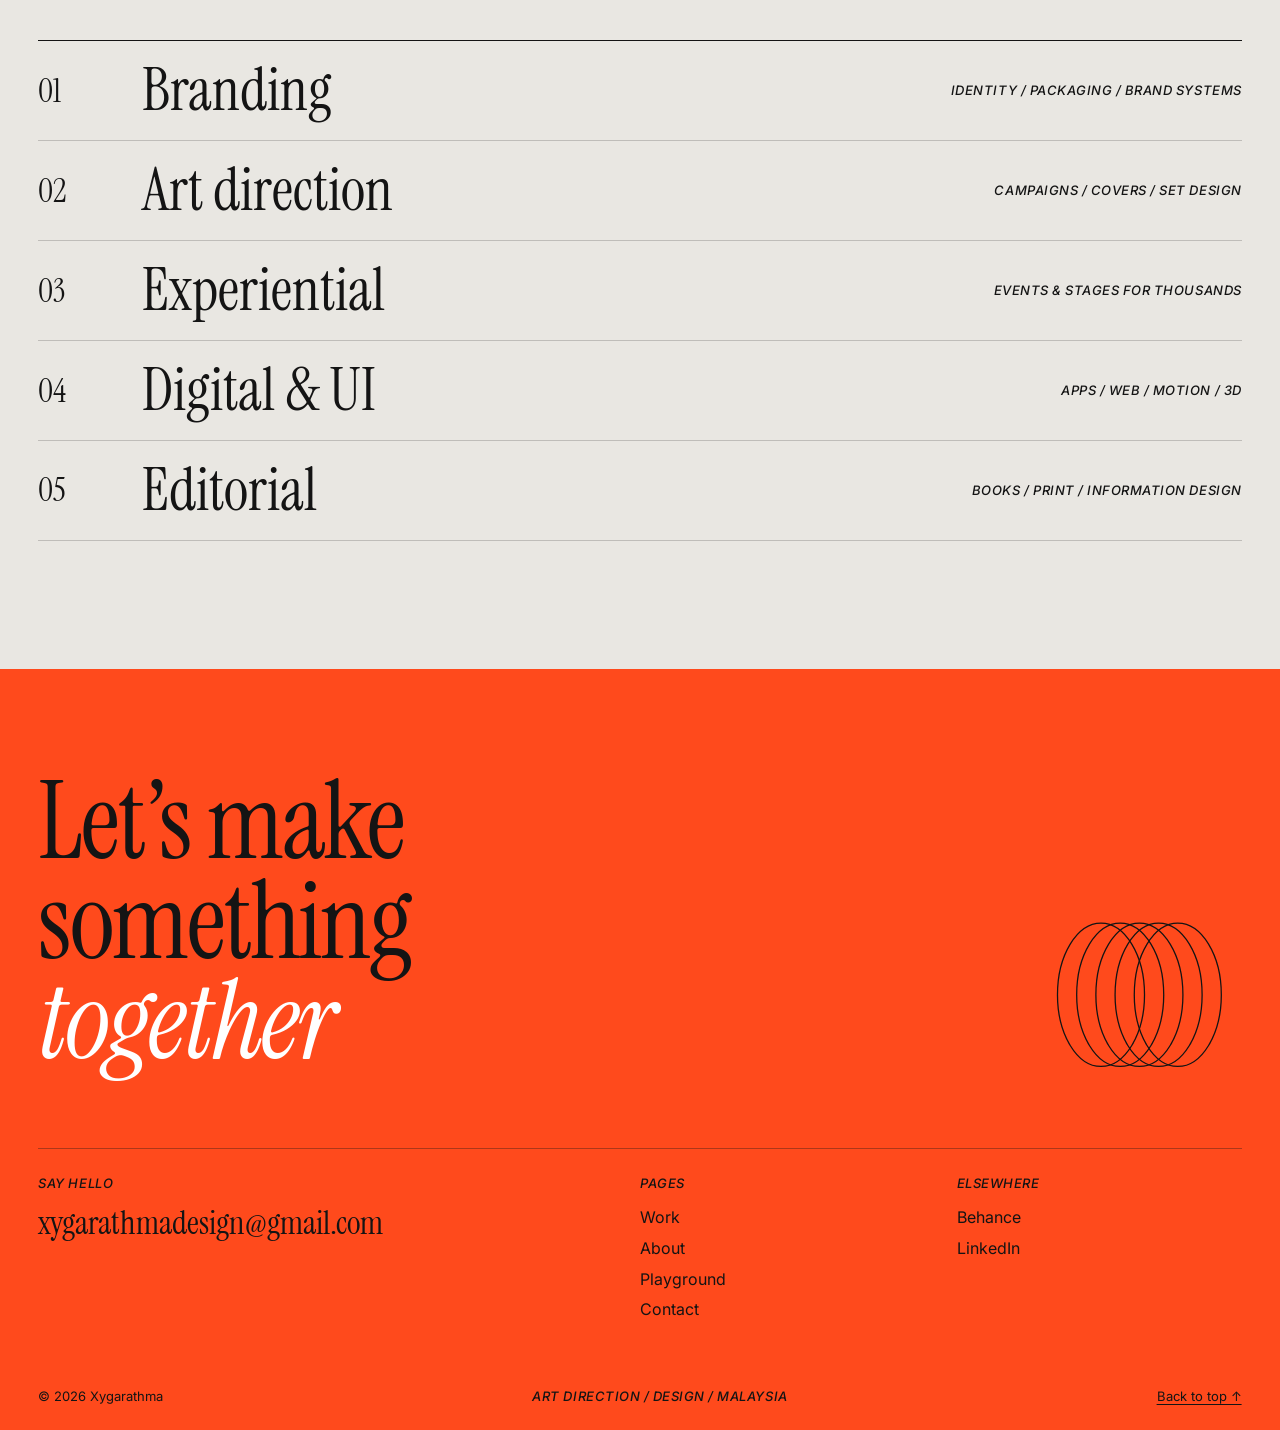
